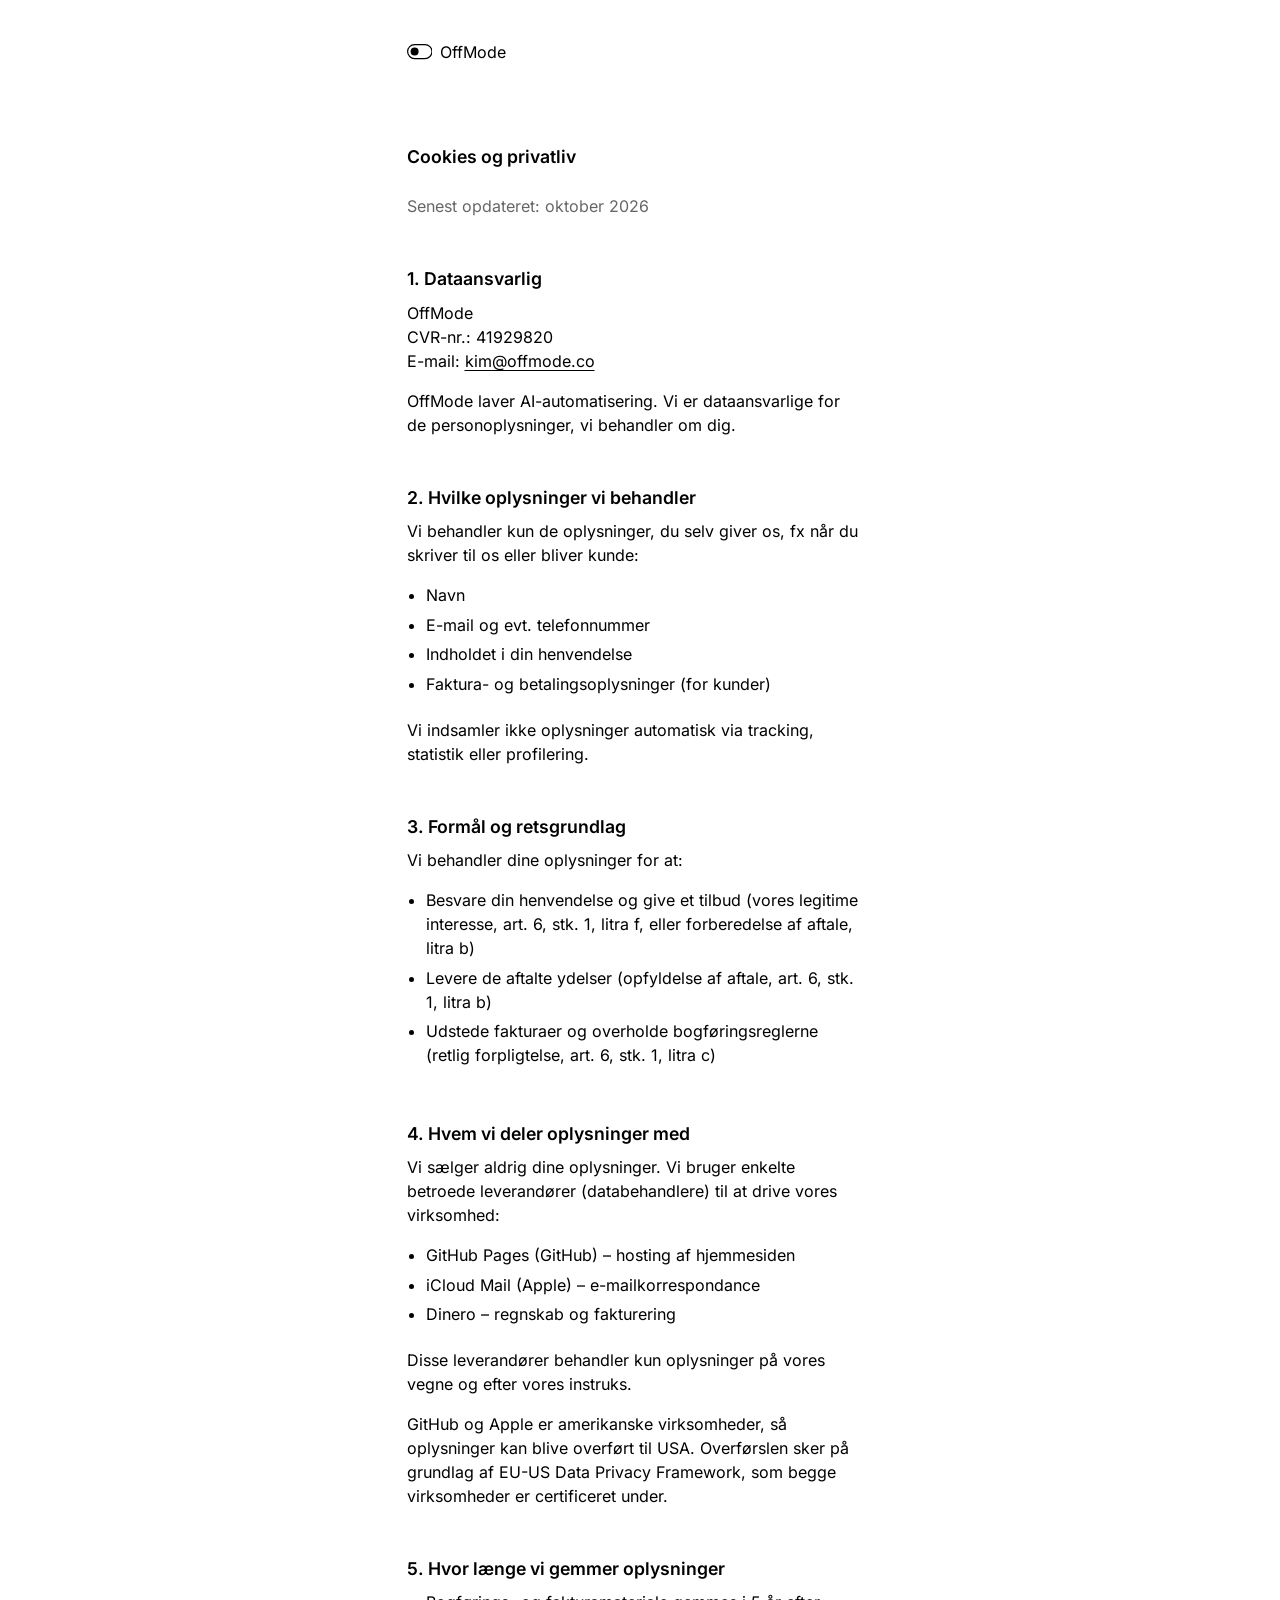
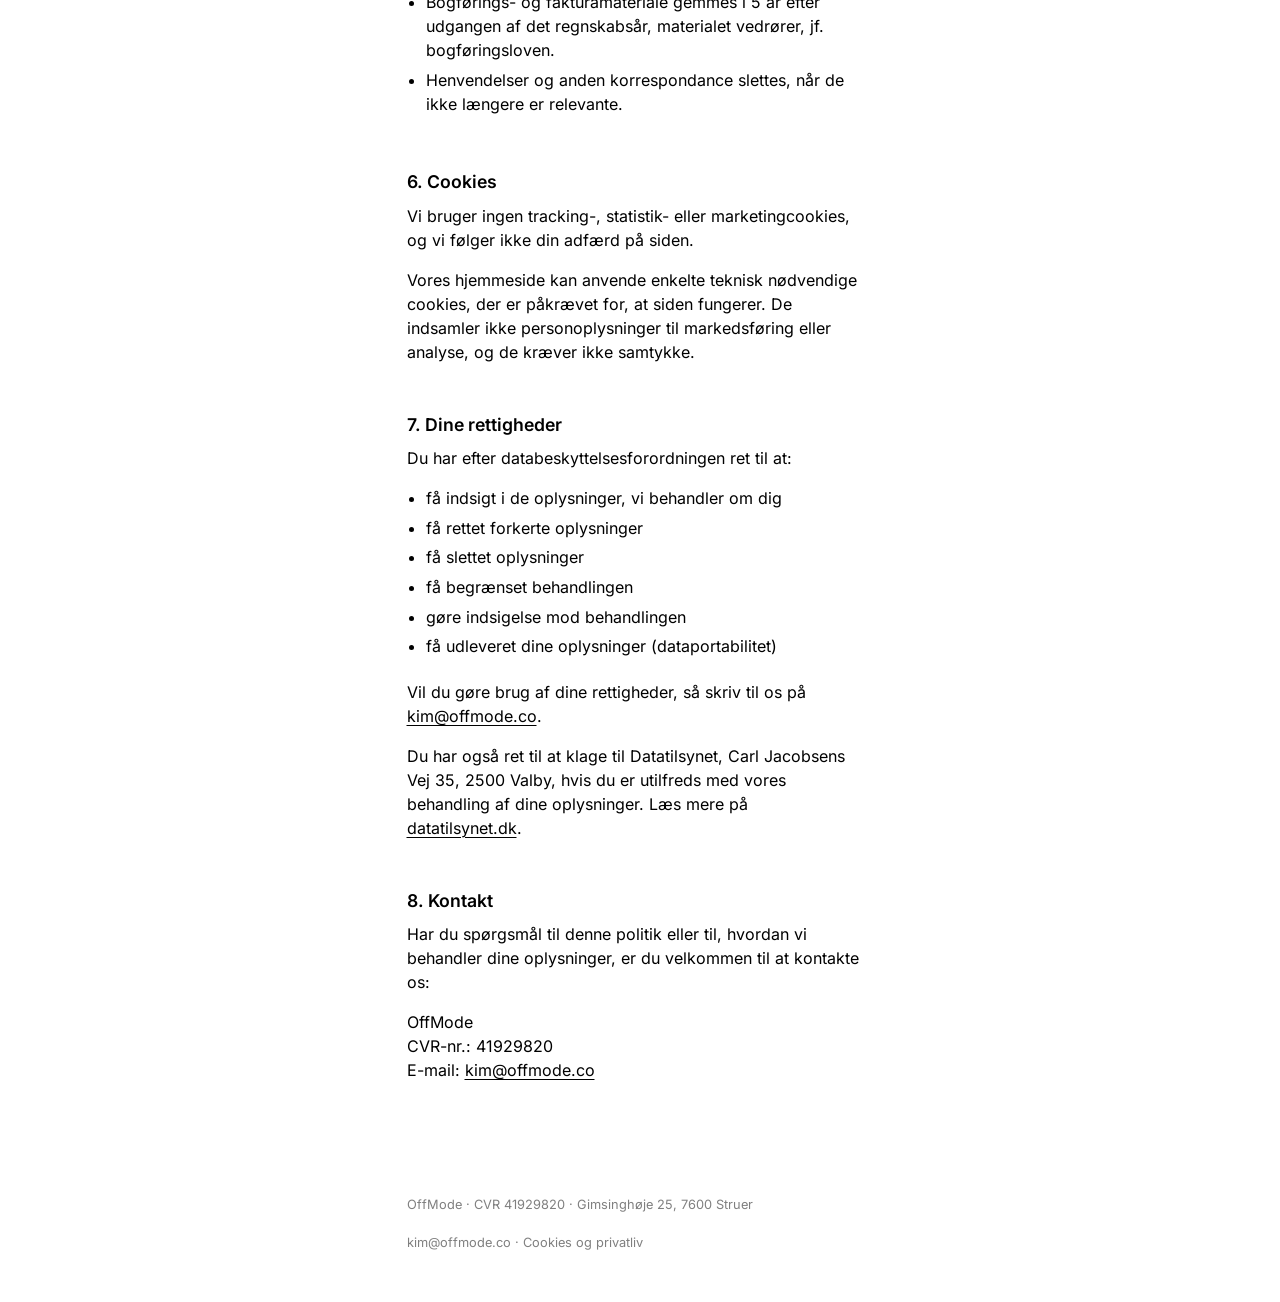
==== privatliv/index.html @ 1ffb2c17 "Reserve scrollbar space so content doesn't shift between pages Co-Authored-By: Claude Opus 5.5 <nore" ====
<!doctype html>
<html lang="da">
<head>
<meta charset="utf-8">
<meta name="viewport" content="width=device-width, initial-scale=1">
<title>Cookies og privatliv – OffMode</title>
<meta name="description" content="Sådan behandler OffMode personoplysninger, og hvordan vi bruger cookies.">
<style>
  @font-face { font-family: Inter; font-style: normal; font-weight: 400; font-display: swap; src: url("../fonts/inter-400.woff2") format("woff2"); }
  @font-face { font-family: Inter; font-style: normal; font-weight: 600; font-display: swap; src: url("../fonts/inter-600.woff2") format("woff2"); }
  :root { --bg: #fff; --fg: #000; }
  * { box-sizing: border-box; }
  html { font-size: 16px; scrollbar-gutter: stable; }
  body {
    margin: 0;
    min-height: 100vh;
    display: flex;
    justify-content: center;
    align-items: flex-start;
    background: var(--bg);
    color: var(--fg);
    font-family: Inter, ui-sans-serif, system-ui, -apple-system, "Helvetica Neue", Arial, sans-serif;
    line-height: 1.5;
    -webkit-font-smoothing: antialiased;
  }
  main {
    width: 100%;
    max-width: 500px;
    min-height: 100vh;
    display: flex;
    flex-direction: column;
    padding: 2.5rem 1.5rem 2rem;
    text-align: left;
  }
  u { text-underline-offset: 3px; }
  h1 { font-size: 1.1rem; font-weight: 600; margin: 0 0 1.5rem; }
  p { margin: 0 0 1.5rem; }
  p:last-of-type { margin-bottom: 3rem; }
  a.cta {
    align-self: flex-start;
    background: var(--fg);
    color: var(--bg);
    text-decoration: none;
    padding: 0.45rem 1rem;
    border-radius: 22px;
  }
  a.cta:hover, a.cta:focus-visible { opacity: 0.8; }
  h2 { font-size: 1.1rem; font-weight: 600; margin: 0 0 1rem; }
  .projects { list-style: none; margin: 0; padding: 0; }
  .projects li { border-bottom: 1px solid color-mix(in srgb, var(--fg) 15%, transparent); }
  .projects a {
    display: flex;
    justify-content: space-between;
    align-items: center;
    padding: 0.9rem 0;
    color: color-mix(in srgb, var(--fg) 60%, transparent);
    text-decoration: none;
  }
  .projects a:hover, .projects a:focus-visible { color: var(--fg); }
  .projects svg { width: 1rem; height: 1rem; fill: none; stroke: currentColor; stroke-width: 1.5; stroke-linecap: round; stroke-linejoin: round; }
  section { margin-top: 4rem; }
  footer { margin-top: auto; padding-top: 6rem; font-size: 0.8rem; line-height: 1.7; color: color-mix(in srgb, var(--fg) 50%, transparent); }
  footer p { margin: 0; }
  footer a { color: inherit; text-decoration: none; }
  footer a:hover, footer a:focus-visible { color: var(--fg); }
  .brand { align-self: flex-start; display: inline-flex; align-items: center; gap: 0.5rem; color: var(--fg); text-decoration: none; font-weight: 400; margin: 0 0 5rem; }
  .brand svg { width: 1.6rem; height: 0.95rem; }
  .legal p { margin: 0 0 1rem; }
  .legal p:last-of-type { margin-bottom: 1rem; }
  .legal h2 { margin: 2rem 0 0.5rem; }
  .legal .meta { color: color-mix(in srgb, var(--fg) 60%, transparent); }
  .legal ul { margin: 0 0 1rem; padding-left: 1.2rem; }
  .legal li { margin: 0 0 0.35rem; }
  .legal p a { color: var(--fg); text-underline-offset: 3px; }
  .legal footer a { color: inherit; text-decoration: none; }
  .legal footer a:hover, .legal footer a:focus-visible { color: var(--fg); }
</style>
</head>
<body>
<main class="legal">
  <a class="brand" href="../"><svg viewBox="0 0 32 19" aria-hidden="true"><rect x="0.75" y="0.75" width="30.5" height="17.5" rx="8.75" fill="none" stroke="currentColor" stroke-width="1.5"/><circle cx="9.5" cy="9.5" r="5" fill="currentColor"/></svg>OffMode</a>
  <h1>Cookies og privatliv</h1>
  <p class="meta">Senest opdateret: oktober 2026</p>

  <h2>1. Dataansvarlig</h2>
  <p>OffMode<br>CVR-nr.: 41929820<br>E-mail: <a href="mailto:kim@offmode.co">kim@offmode.co</a></p>
  <p>OffMode laver AI-automatisering. Vi er dataansvarlige for de personoplysninger, vi behandler om dig.</p>

  <h2>2. Hvilke oplysninger vi behandler</h2>
  <p>Vi behandler kun de oplysninger, du selv giver os, fx når du skriver til os eller bliver kunde:</p>
  <ul>
    <li>Navn</li>
    <li>E-mail og evt. telefonnummer</li>
    <li>Indholdet i din henvendelse</li>
    <li>Faktura- og betalingsoplysninger (for kunder)</li>
  </ul>
  <p>Vi indsamler ikke oplysninger automatisk via tracking, statistik eller profilering.</p>

  <h2>3. Formål og retsgrundlag</h2>
  <p>Vi behandler dine oplysninger for at:</p>
  <ul>
    <li>Besvare din henvendelse og give et tilbud (vores legitime interesse, art. 6, stk. 1, litra f, eller forberedelse af aftale, litra b)</li>
    <li>Levere de aftalte ydelser (opfyldelse af aftale, art. 6, stk. 1, litra b)</li>
    <li>Udstede fakturaer og overholde bogføringsreglerne (retlig forpligtelse, art. 6, stk. 1, litra c)</li>
  </ul>

  <h2>4. Hvem vi deler oplysninger med</h2>
  <p>Vi sælger aldrig dine oplysninger. Vi bruger enkelte betroede leverandører (databehandlere) til at drive vores virksomhed:</p>
  <ul>
    <li>GitHub Pages (GitHub) – hosting af hjemmesiden</li>
    <li>iCloud Mail (Apple) – e-mailkorrespondance</li>
    <li>Dinero – regnskab og fakturering</li>
  </ul>
  <p>Disse leverandører behandler kun oplysninger på vores vegne og efter vores instruks.</p>
  <p>GitHub og Apple er amerikanske virksomheder, så oplysninger kan blive overført til USA. Overførslen sker på grundlag af EU-US Data Privacy Framework, som begge virksomheder er certificeret under.</p>

  <h2>5. Hvor længe vi gemmer oplysninger</h2>
  <ul>
    <li>Bogførings- og fakturamateriale gemmes i 5 år efter udgangen af det regnskabsår, materialet vedrører, jf. bogføringsloven.</li>
    <li>Henvendelser og anden korrespondance slettes, når de ikke længere er relevante.</li>
  </ul>

  <h2>6. Cookies</h2>
  <p>Vi bruger ingen tracking-, statistik- eller marketingcookies, og vi følger ikke din adfærd på siden.</p>
  <p>Vores hjemmeside kan anvende enkelte teknisk nødvendige cookies, der er påkrævet for, at siden fungerer. De indsamler ikke personoplysninger til markedsføring eller analyse, og de kræver ikke samtykke.</p>

  <h2>7. Dine rettigheder</h2>
  <p>Du har efter databeskyttelsesforordningen ret til at:</p>
  <ul>
    <li>få indsigt i de oplysninger, vi behandler om dig</li>
    <li>få rettet forkerte oplysninger</li>
    <li>få slettet oplysninger</li>
    <li>få begrænset behandlingen</li>
    <li>gøre indsigelse mod behandlingen</li>
    <li>få udleveret dine oplysninger (dataportabilitet)</li>
  </ul>
  <p>Vil du gøre brug af dine rettigheder, så skriv til os på <a href="mailto:kim@offmode.co">kim@offmode.co</a>.</p>
  <p>Du har også ret til at klage til Datatilsynet, Carl Jacobsens Vej 35, 2500 Valby, hvis du er utilfreds med vores behandling af dine oplysninger. Læs mere på <a href="https://www.datatilsynet.dk">datatilsynet.dk</a>.</p>

  <h2>8. Kontakt</h2>
  <p>Har du spørgsmål til denne politik eller til, hvordan vi behandler dine oplysninger, er du velkommen til at kontakte os:</p>
  <p>OffMode<br>CVR-nr.: 41929820<br>E-mail: <a href="mailto:kim@offmode.co">kim@offmode.co</a></p>

  <footer>
    <p>OffMode · CVR 41929820 · Gimsinghøje 25, 7600 Struer</p>
    <p><a href="mailto:kim@offmode.co">kim@offmode.co</a> · <a href="./">Cookies og privatliv</a></p>
  </footer>
</main>
</body>
</html>
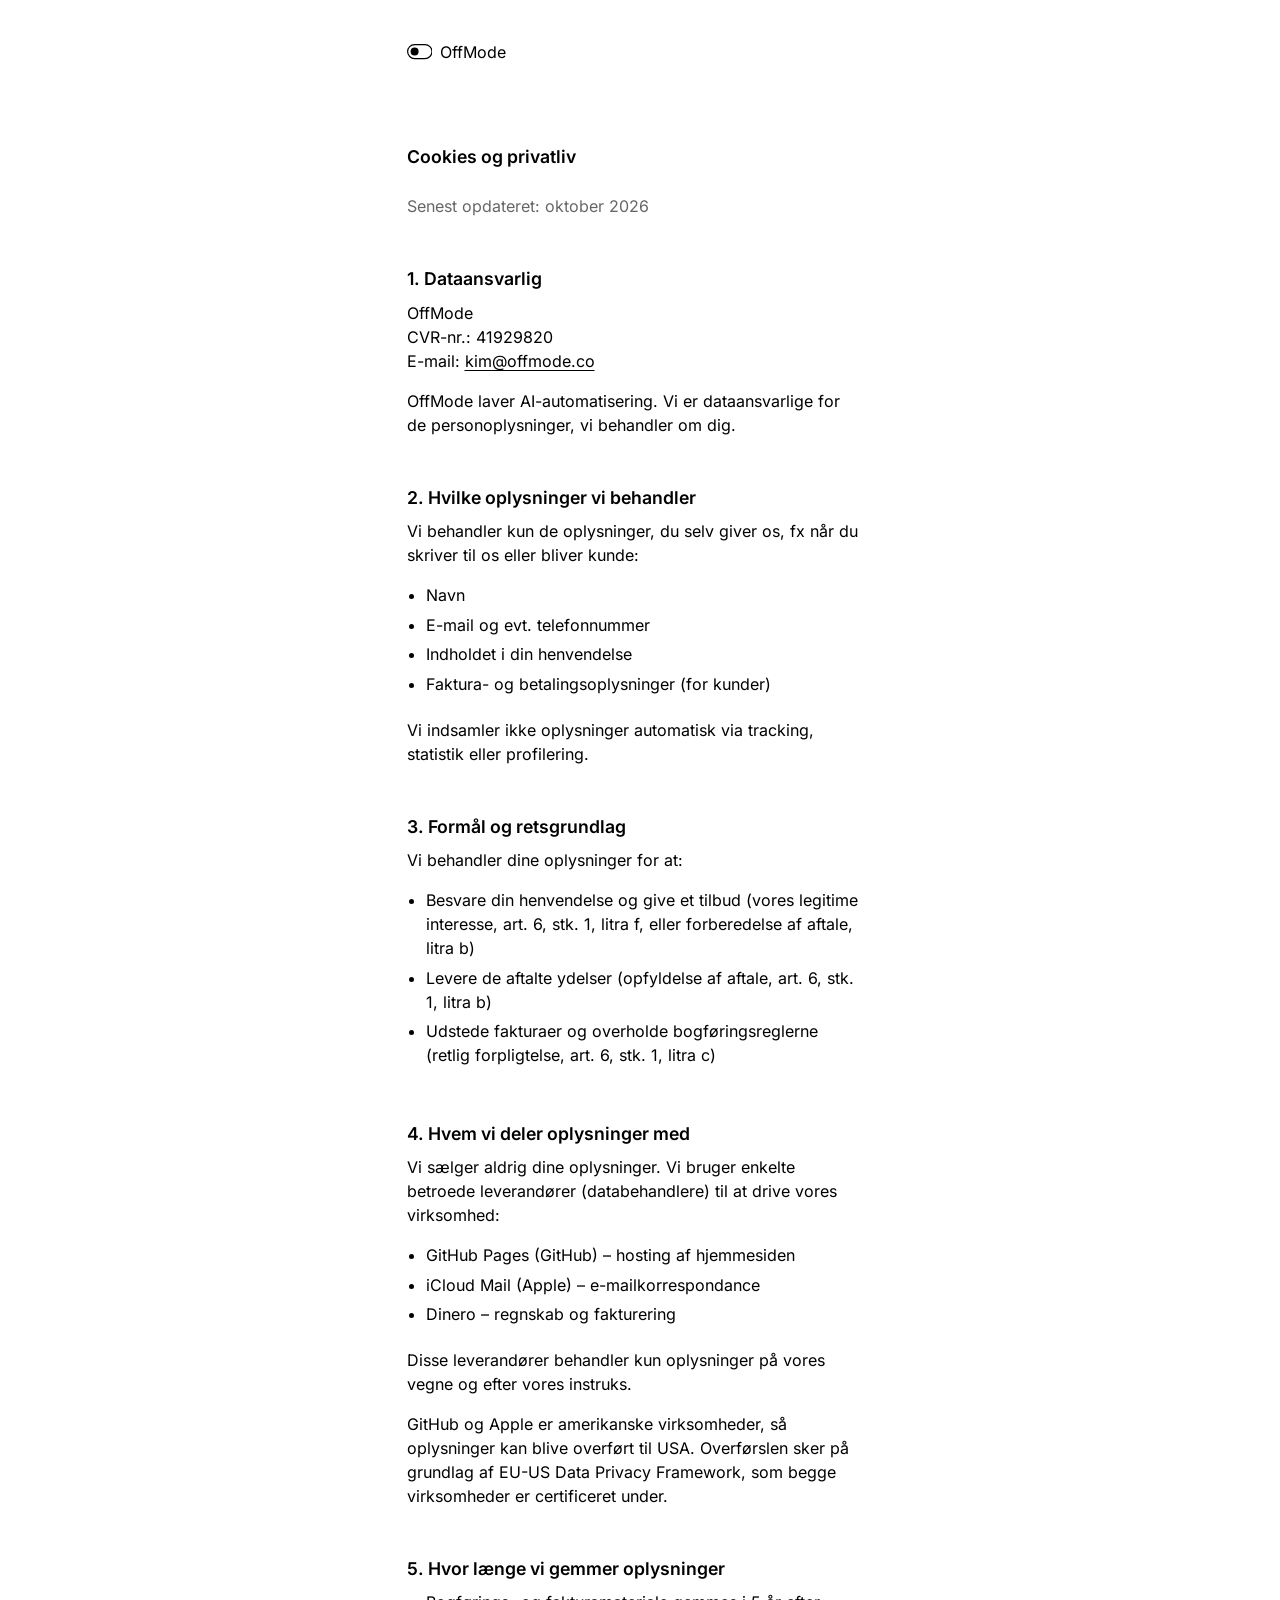
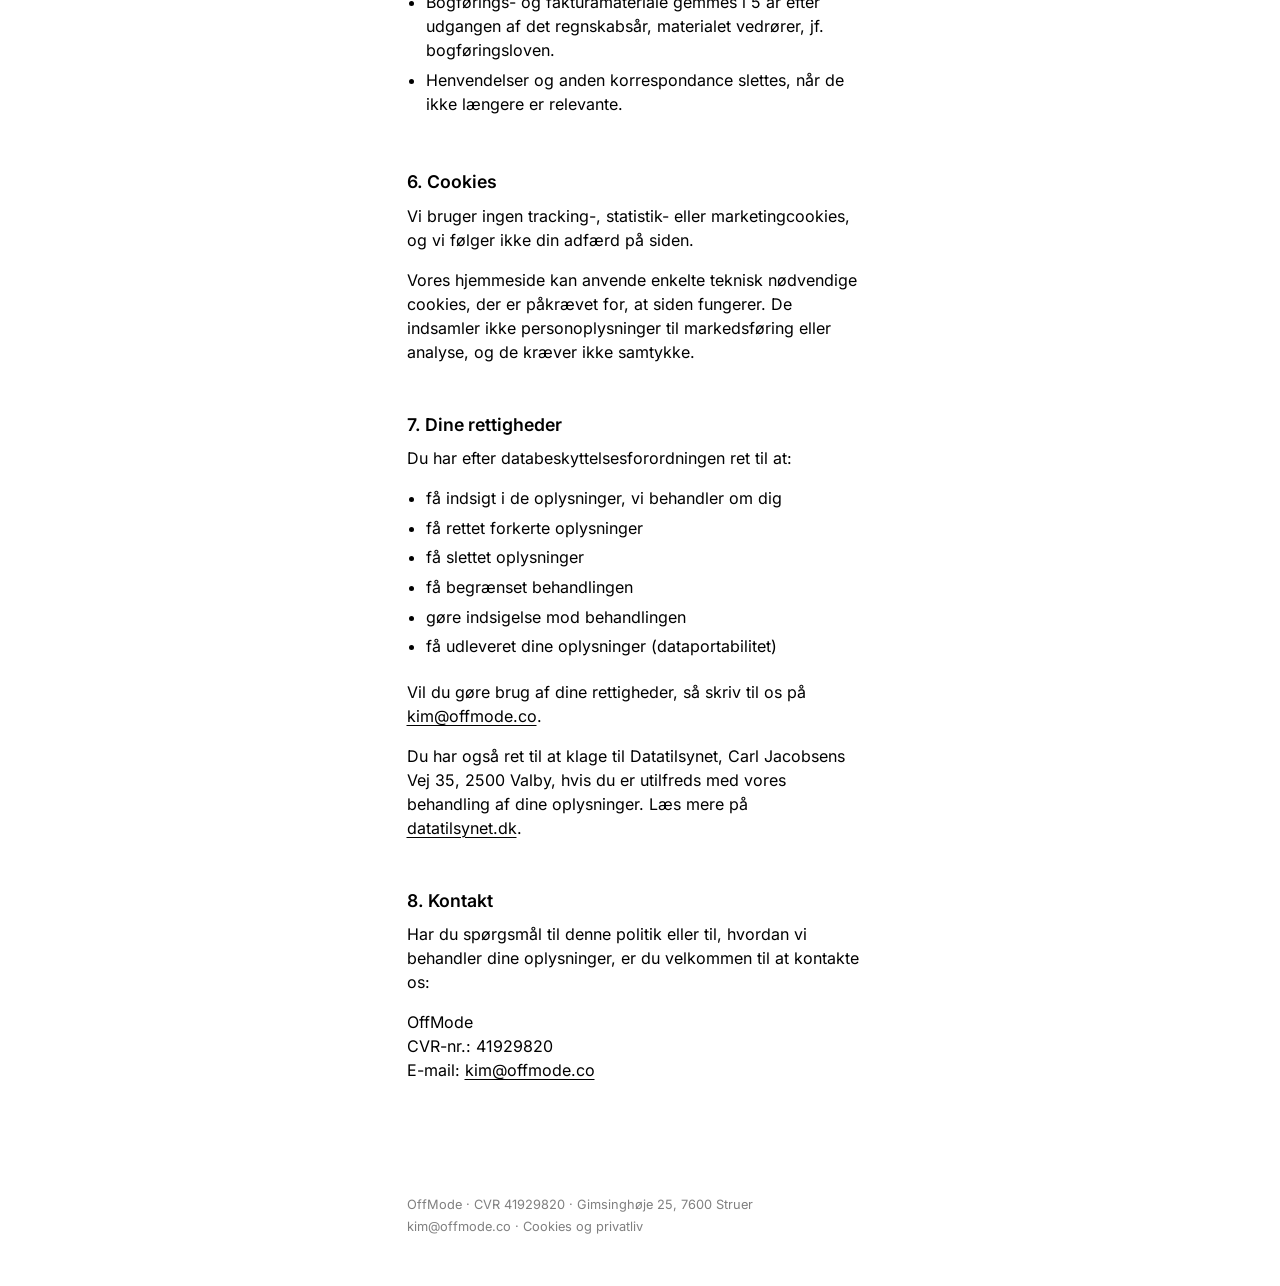
==== commit 25a7e27c: "Fix footer line spacing on privacy page Co-Authored-By: Claude Opus 5.5 <noreply@anthropic.com> Clau" ====
--- a/privatliv/index.html
+++ b/privatliv/index.html
@@ -72,6 +72,7 @@
   .legal ul { margin: 0 0 1rem; padding-left: 1.2rem; }
   .legal li { margin: 0 0 0.35rem; }
   .legal p a { color: var(--fg); text-underline-offset: 3px; }
+  .legal footer p { margin: 0; }
   .legal footer a { color: inherit; text-decoration: none; }
   .legal footer a:hover, .legal footer a:focus-visible { color: var(--fg); }
 </style>
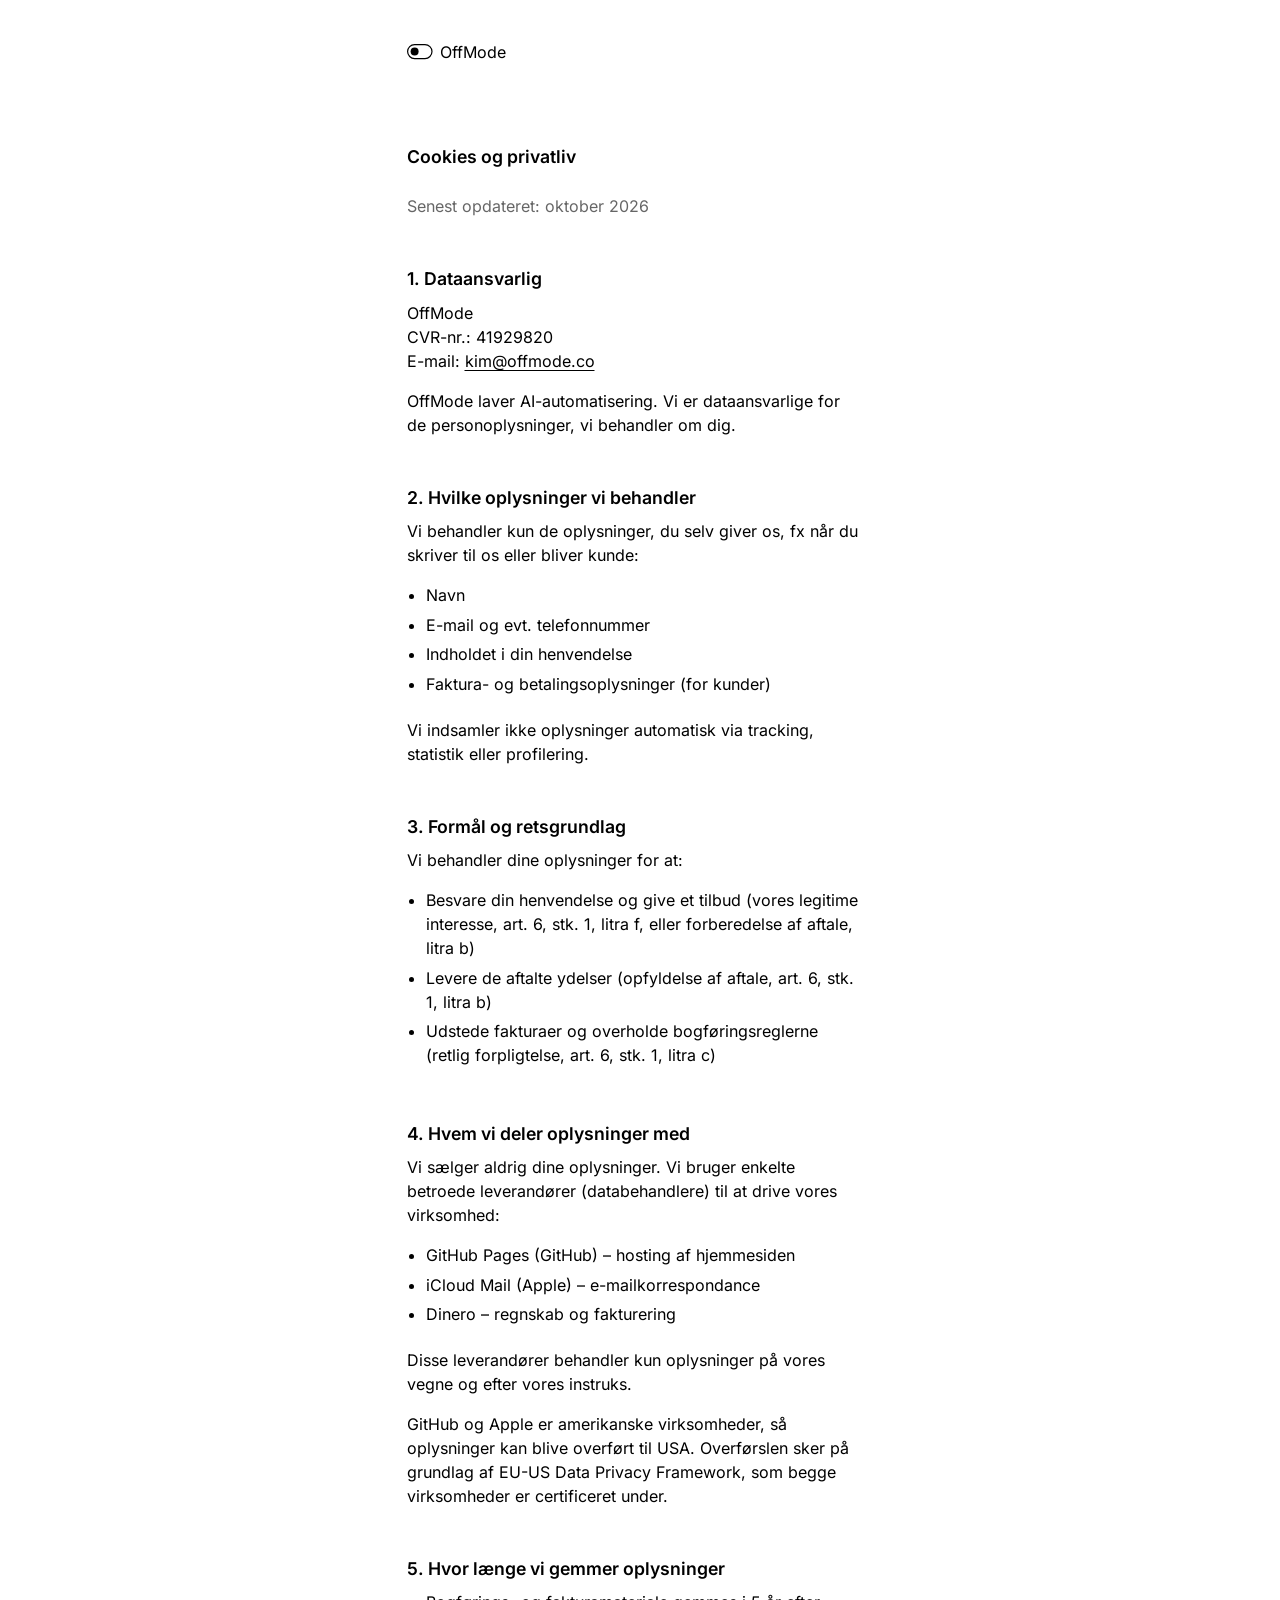
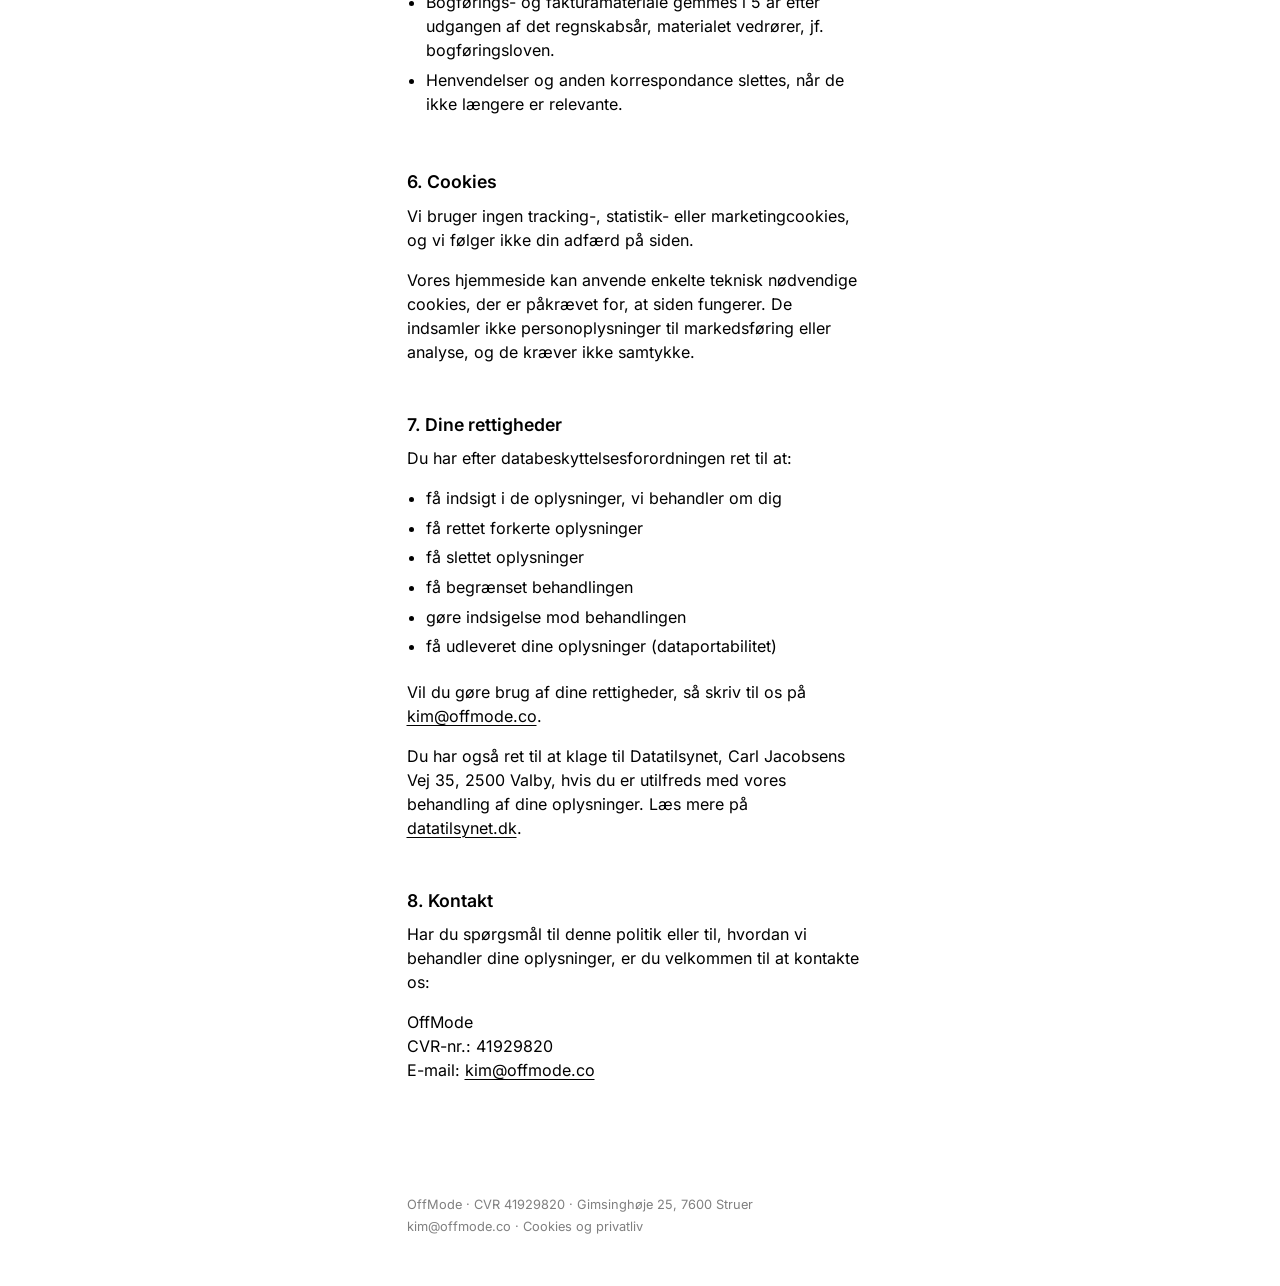
==== commit 4b9040ec: "Prevent wordmark icon from clipping Co-Authored-By: Claude Opus 5.5 <noreply@anthropic.com> Claude-S" ====
--- a/privatliv/index.html
+++ b/privatliv/index.html
@@ -64,7 +64,7 @@
   footer a { color: inherit; text-decoration: none; }
   footer a:hover, footer a:focus-visible { color: var(--fg); }
   .brand { align-self: flex-start; display: inline-flex; align-items: center; gap: 0.5rem; color: var(--fg); text-decoration: none; font-weight: 400; margin: 0 0 5rem; }
-  .brand svg { width: 1.6rem; height: 0.95rem; }
+  .brand svg { width: 1.6rem; height: 0.95rem; flex-shrink: 0; overflow: visible; }
   .legal p { margin: 0 0 1rem; }
   .legal p:last-of-type { margin-bottom: 1rem; }
   .legal h2 { margin: 2rem 0 0.5rem; }
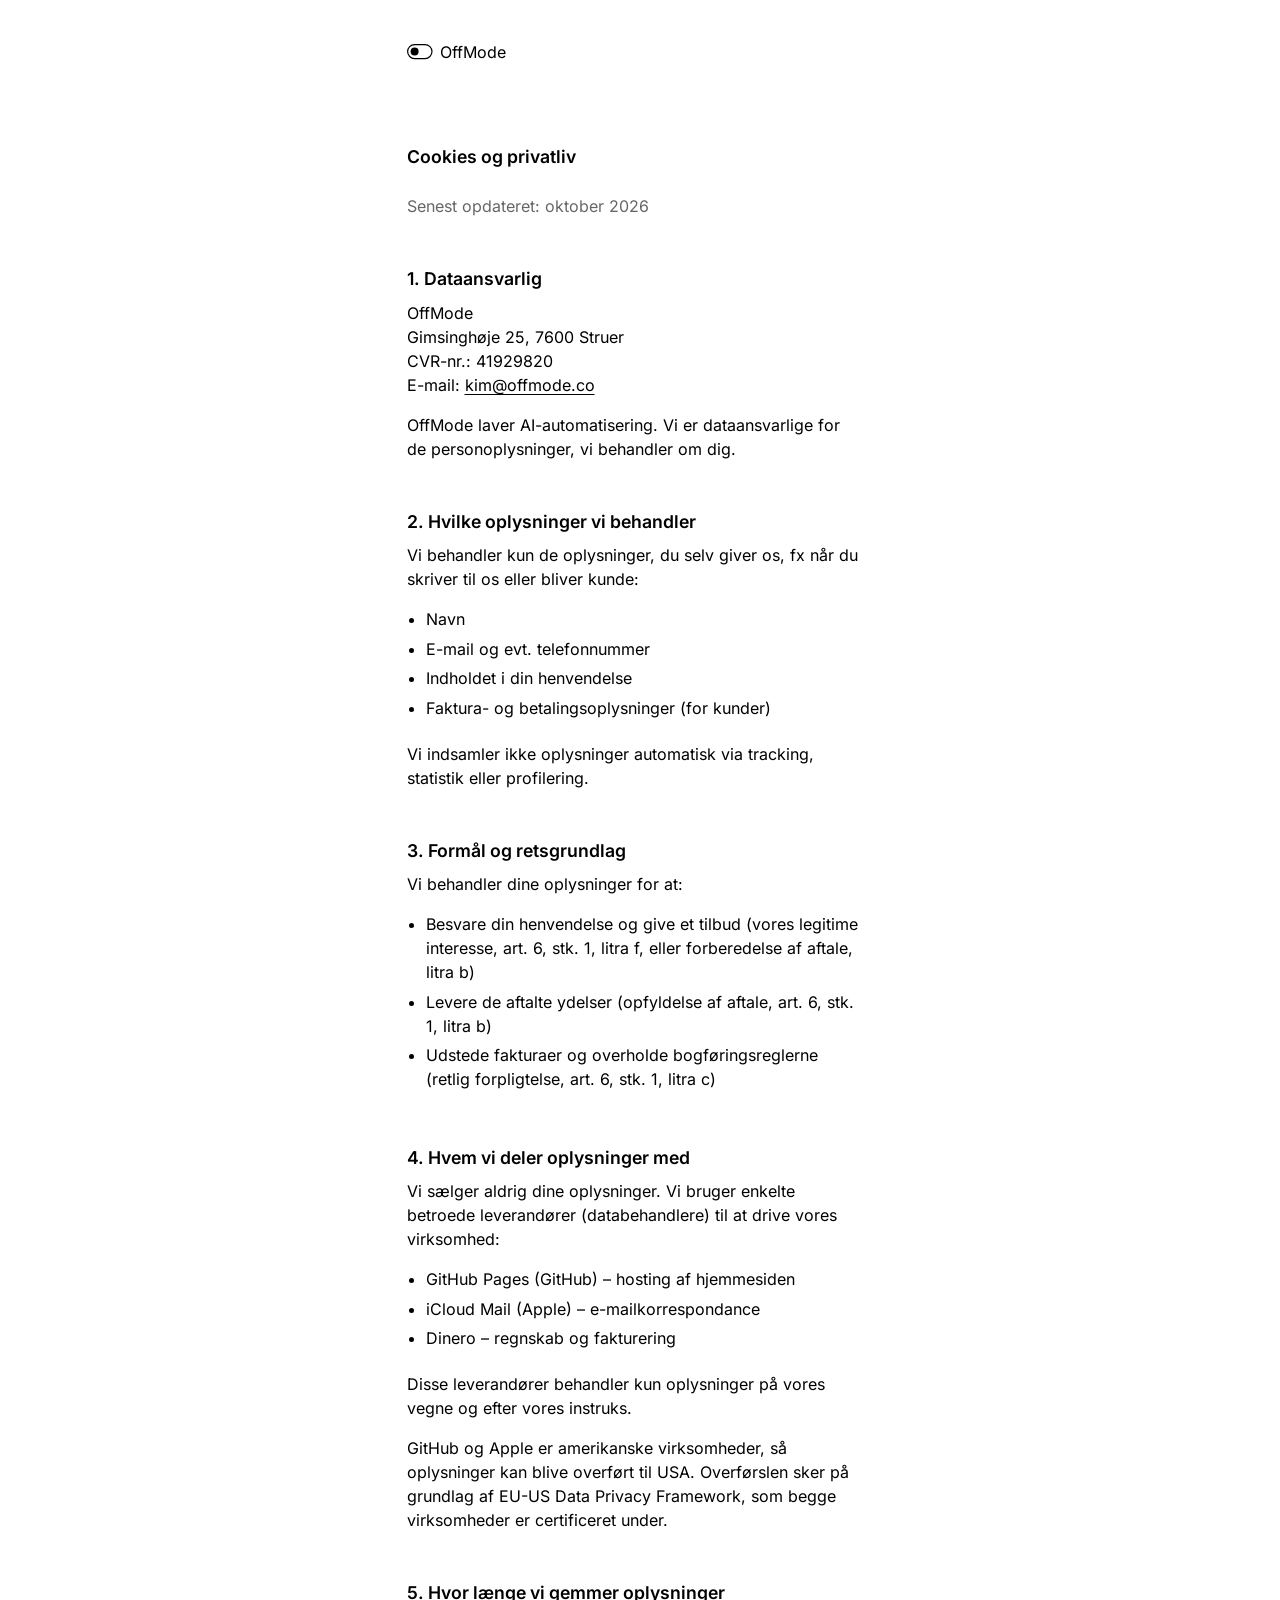
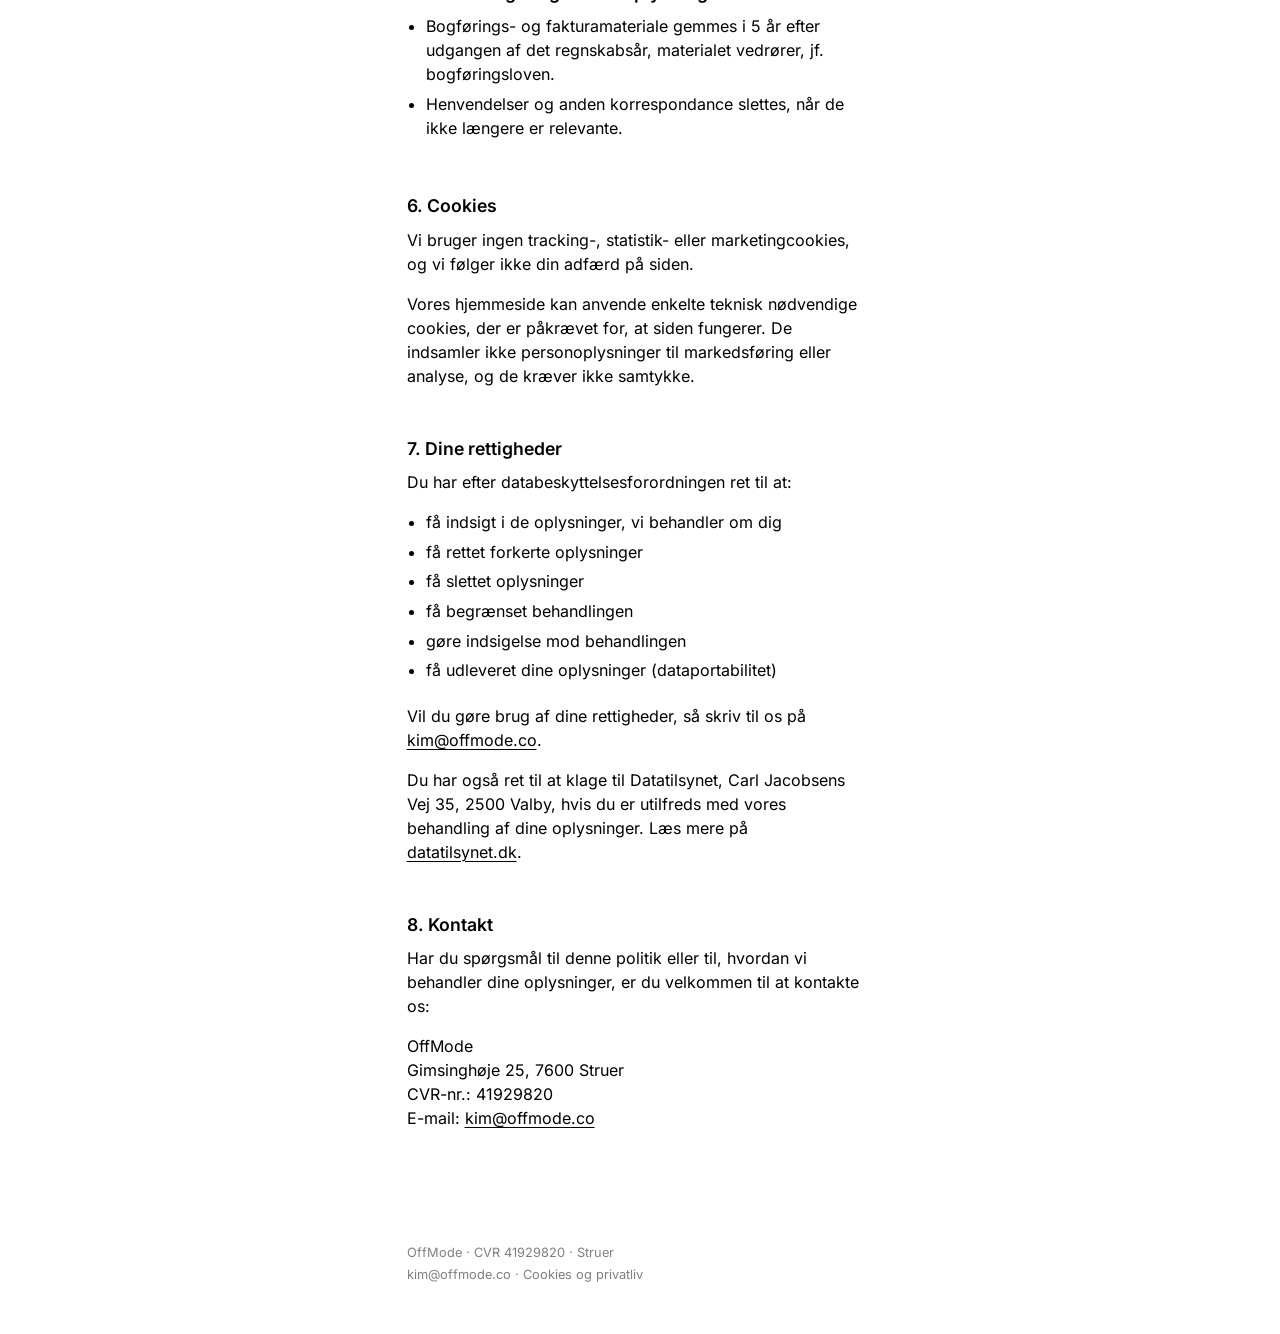
==== commit 831a7748: "Move street address from footer to privacy page Co-Authored-By: Claude Opus 5.5 <noreply@anthropic.c" ====
--- a/privatliv/index.html
+++ b/privatliv/index.html
@@ -84,7 +84,7 @@
   <p class="meta">Senest opdateret: oktober 2026</p>
 
   <h2>1. Dataansvarlig</h2>
-  <p>OffMode<br>CVR-nr.: 41929820<br>E-mail: <a href="mailto:kim@offmode.co">kim@offmode.co</a></p>
+  <p>OffMode<br>Gimsinghøje 25, 7600 Struer<br>CVR-nr.: 41929820<br>E-mail: <a href="mailto:kim@offmode.co">kim@offmode.co</a></p>
   <p>OffMode laver AI-automatisering. Vi er dataansvarlige for de personoplysninger, vi behandler om dig.</p>
 
   <h2>2. Hvilke oplysninger vi behandler</h2>
@@ -140,10 +140,10 @@
 
   <h2>8. Kontakt</h2>
   <p>Har du spørgsmål til denne politik eller til, hvordan vi behandler dine oplysninger, er du velkommen til at kontakte os:</p>
-  <p>OffMode<br>CVR-nr.: 41929820<br>E-mail: <a href="mailto:kim@offmode.co">kim@offmode.co</a></p>
+  <p>OffMode<br>Gimsinghøje 25, 7600 Struer<br>CVR-nr.: 41929820<br>E-mail: <a href="mailto:kim@offmode.co">kim@offmode.co</a></p>
 
   <footer>
-    <p>OffMode · CVR 41929820 · Gimsinghøje 25, 7600 Struer</p>
+    <p>OffMode · CVR 41929820 · Struer</p>
     <p><a href="mailto:kim@offmode.co">kim@offmode.co</a> · <a href="./">Cookies og privatliv</a></p>
   </footer>
 </main>
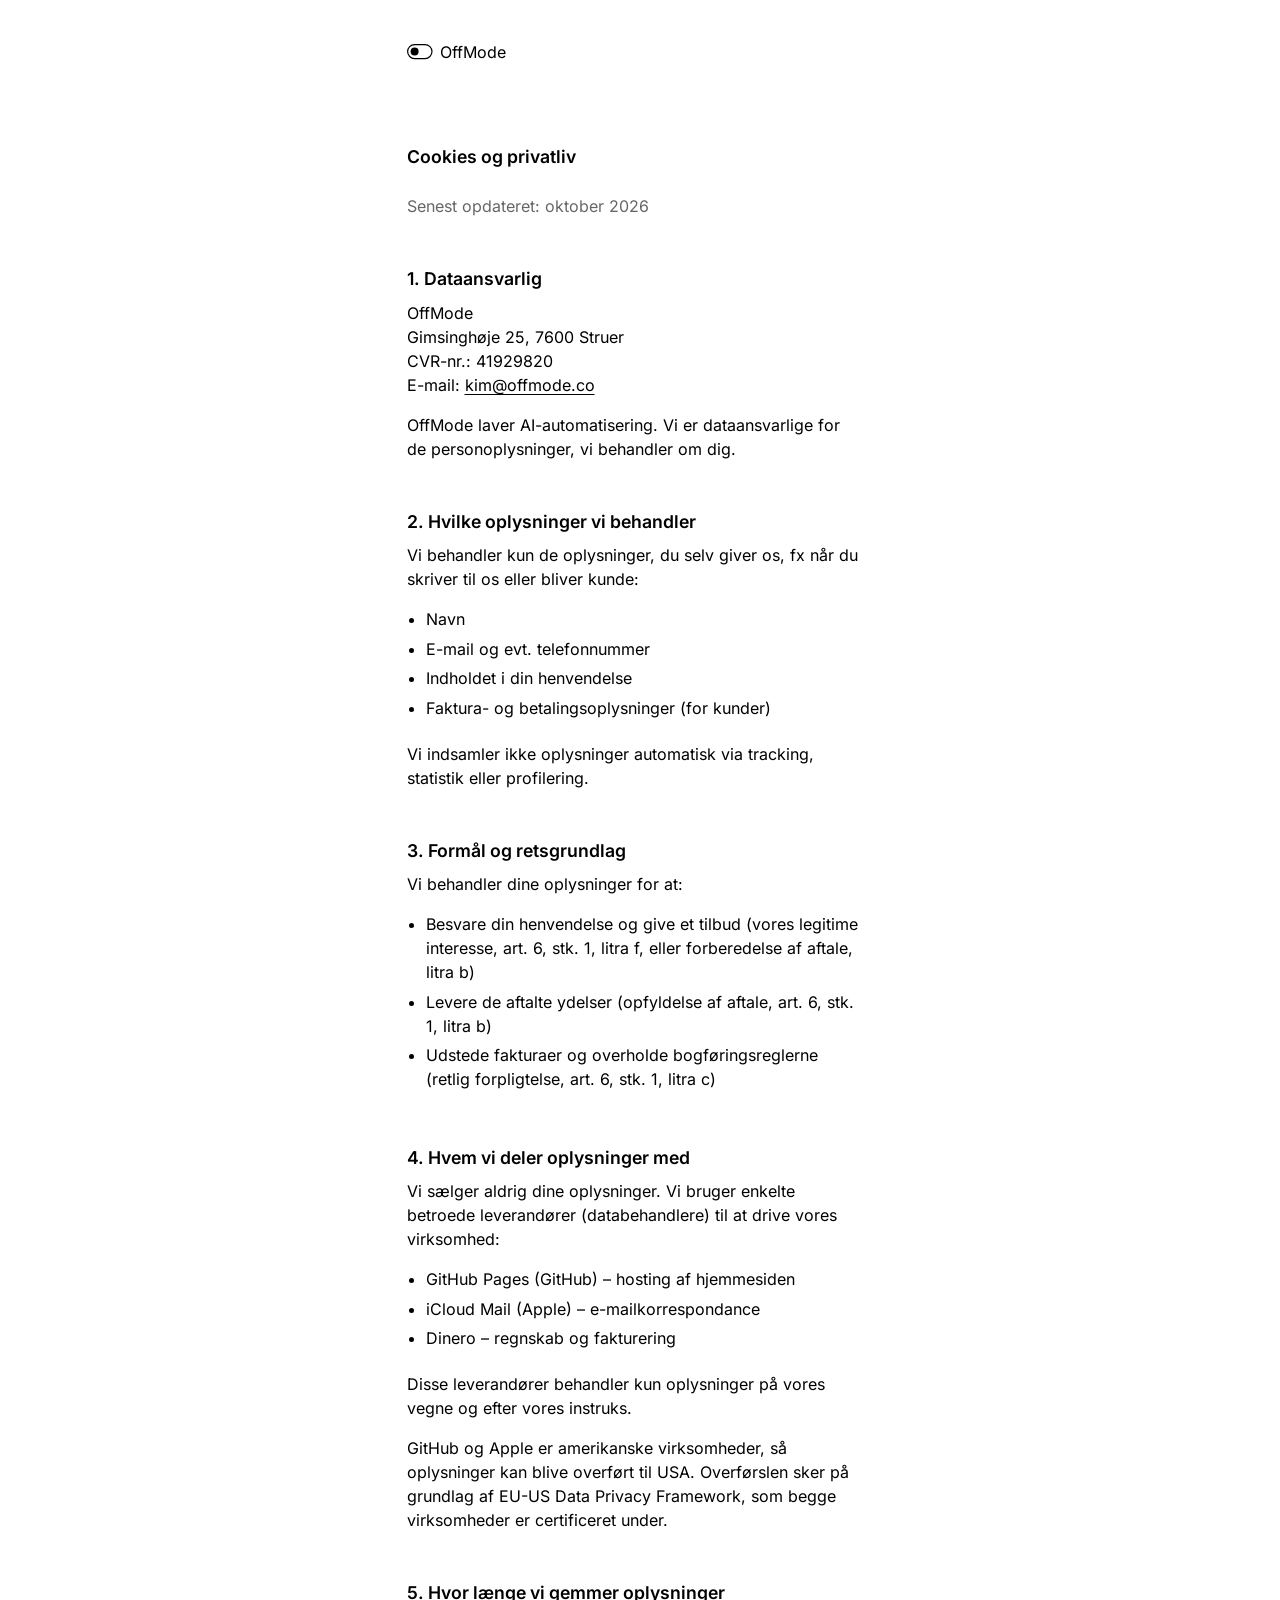
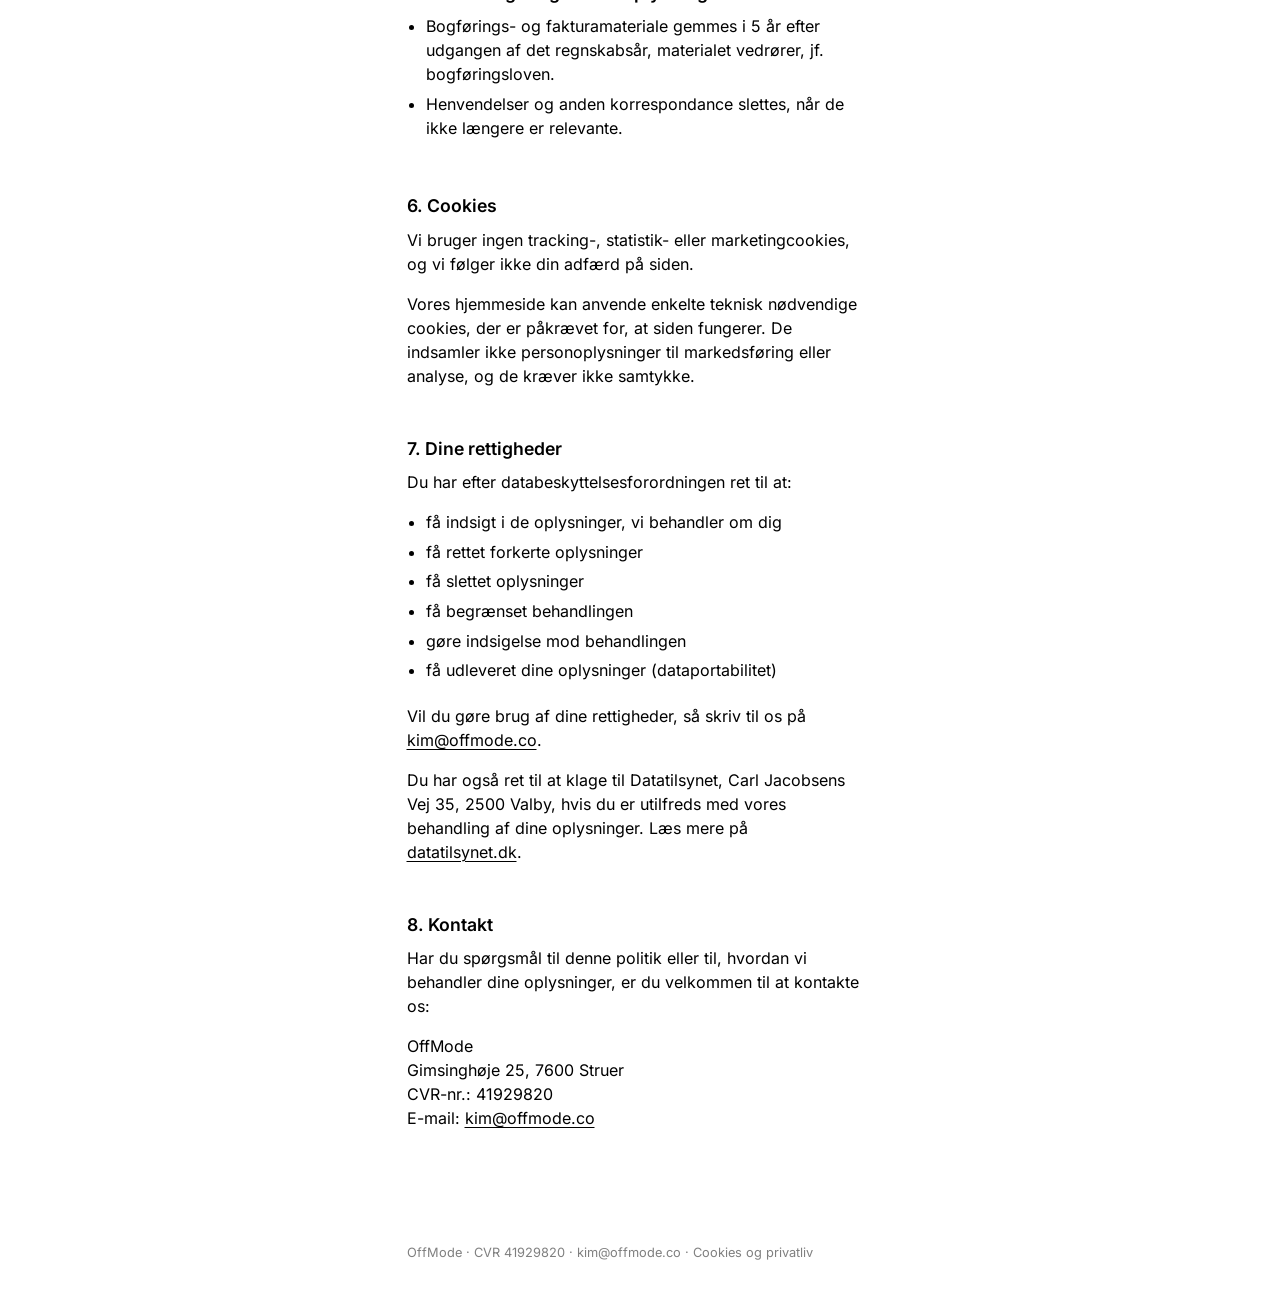
==== commit 3688ae30: "One-line footer without address Co-Authored-By: Claude Opus 5.5 <noreply@anthropic.com> Claude-Sessi" ====
--- a/privatliv/index.html
+++ b/privatliv/index.html
@@ -61,6 +61,7 @@
   section { margin-top: 4rem; }
   footer { margin-top: auto; padding-top: 6rem; font-size: 0.8rem; line-height: 1.7; color: color-mix(in srgb, var(--fg) 50%, transparent); }
   footer p { margin: 0; }
+  footer span, footer a { white-space: nowrap; }
   footer a { color: inherit; text-decoration: none; }
   footer a:hover, footer a:focus-visible { color: var(--fg); }
   .brand { align-self: flex-start; display: inline-flex; align-items: center; gap: 0.5rem; color: var(--fg); text-decoration: none; font-weight: 400; margin: 0 0 5rem; }
@@ -143,8 +144,7 @@
   <p>OffMode<br>Gimsinghøje 25, 7600 Struer<br>CVR-nr.: 41929820<br>E-mail: <a href="mailto:kim@offmode.co">kim@offmode.co</a></p>
 
   <footer>
-    <p>OffMode · CVR 41929820 · Struer</p>
-    <p><a href="mailto:kim@offmode.co">kim@offmode.co</a> · <a href="./">Cookies og privatliv</a></p>
+    <p><span>OffMode · CVR 41929820</span> · <a href="mailto:kim@offmode.co">kim@offmode.co</a> · <a href="./">Cookies og privatliv</a></p>
   </footer>
 </main>
 </body>
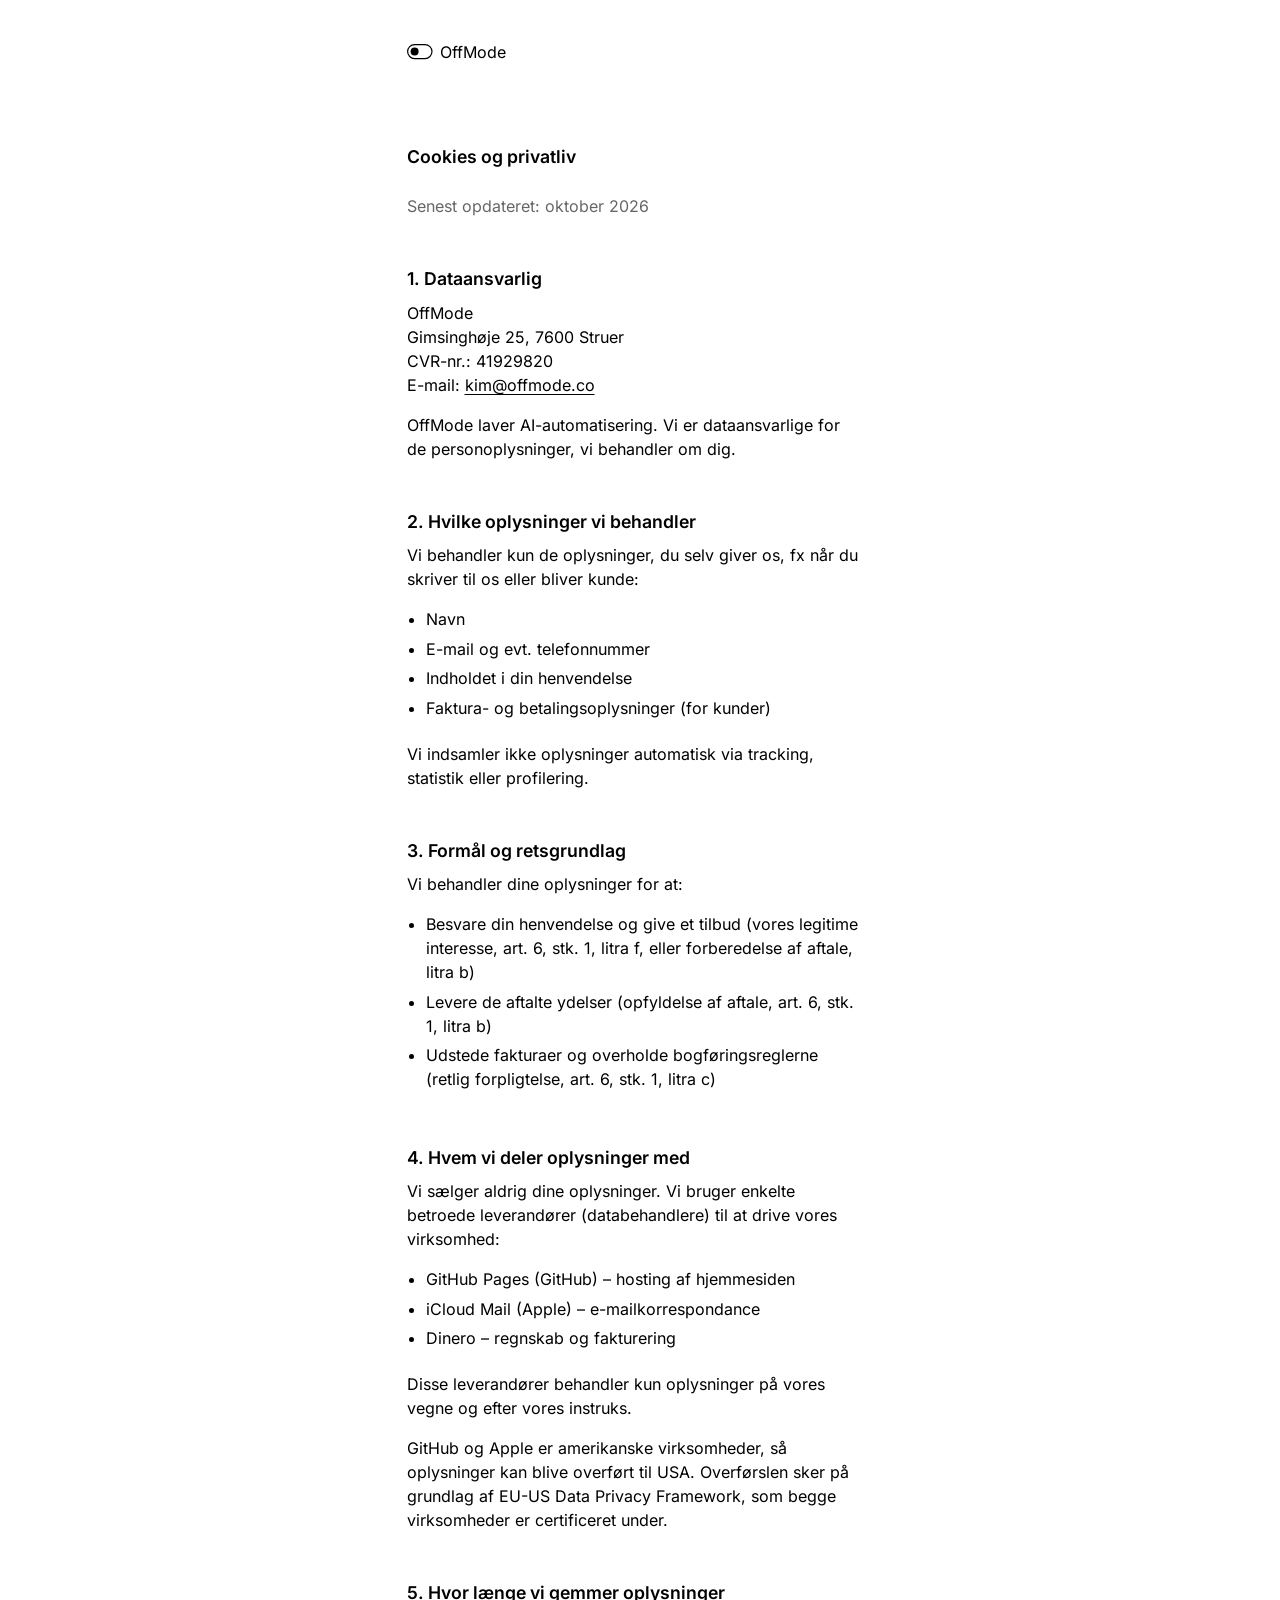
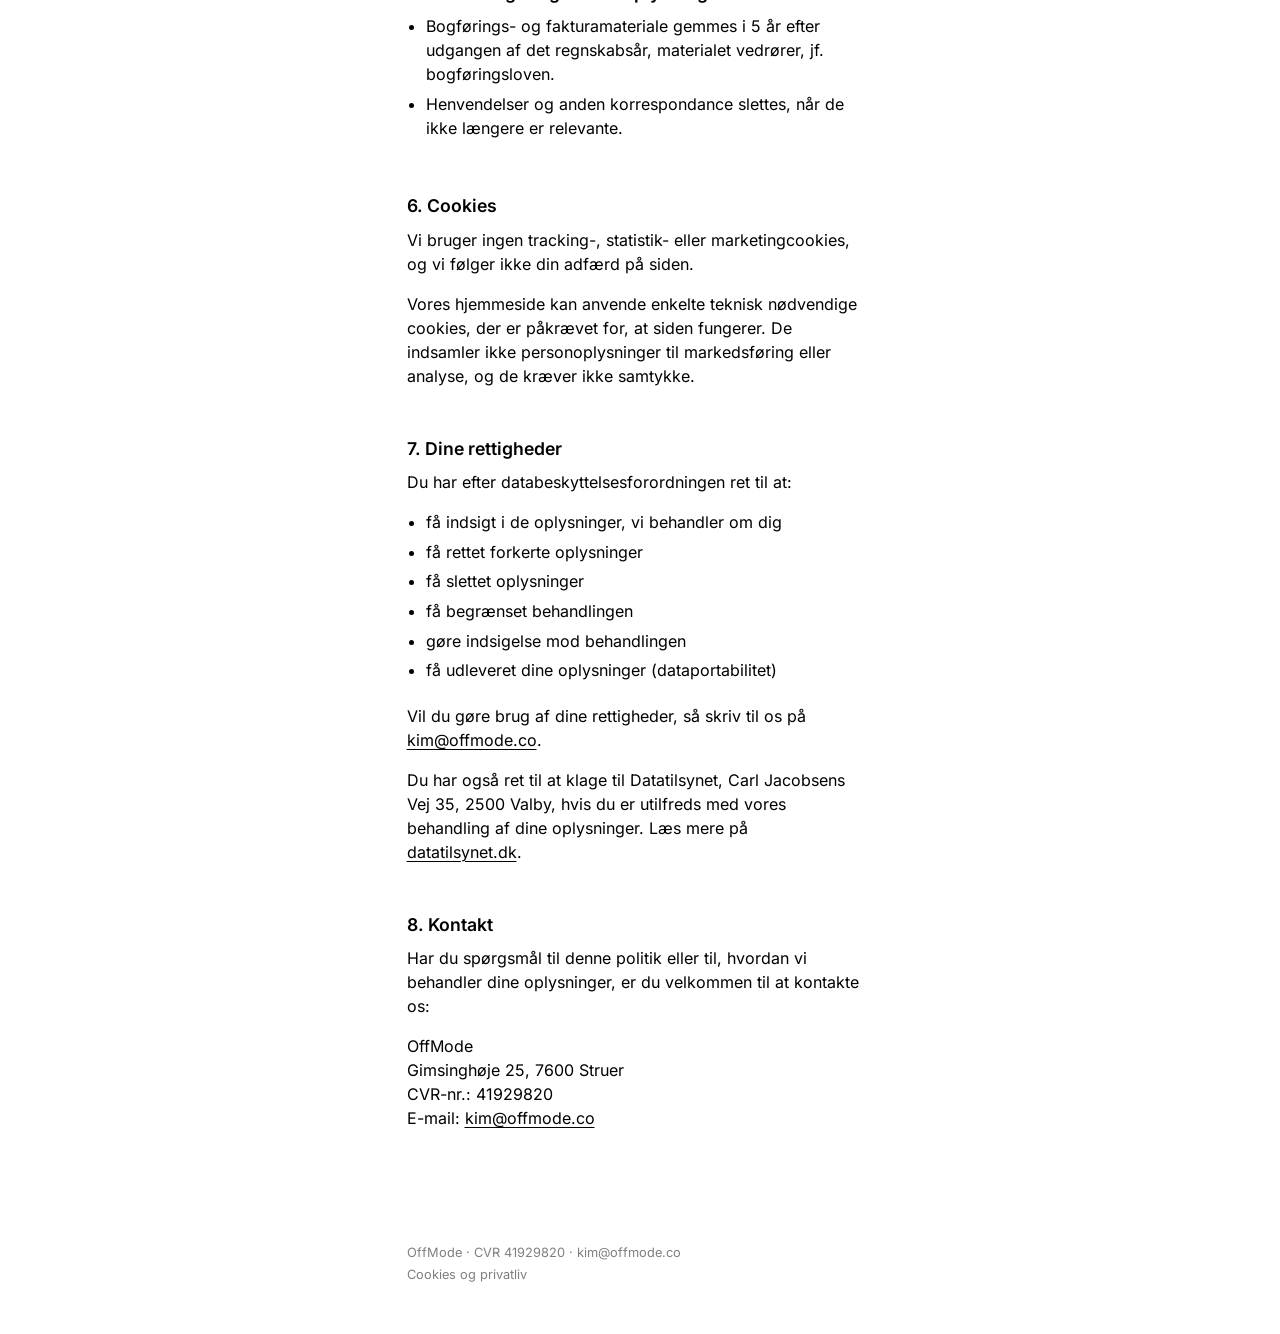
==== commit d5fd4c00: "Put privacy link on its own footer line Co-Authored-By: Claude Opus 5.5 <noreply@anthropic.com> Clau" ====
--- a/privatliv/index.html
+++ b/privatliv/index.html
@@ -144,7 +144,8 @@
   <p>OffMode<br>Gimsinghøje 25, 7600 Struer<br>CVR-nr.: 41929820<br>E-mail: <a href="mailto:kim@offmode.co">kim@offmode.co</a></p>
 
   <footer>
-    <p><span>OffMode · CVR 41929820</span> · <a href="mailto:kim@offmode.co">kim@offmode.co</a> · <a href="./">Cookies og privatliv</a></p>
+    <p><span>OffMode · CVR 41929820</span> · <a href="mailto:kim@offmode.co">kim@offmode.co</a></p>
+    <p><a href="./">Cookies og privatliv</a></p>
   </footer>
 </main>
 </body>
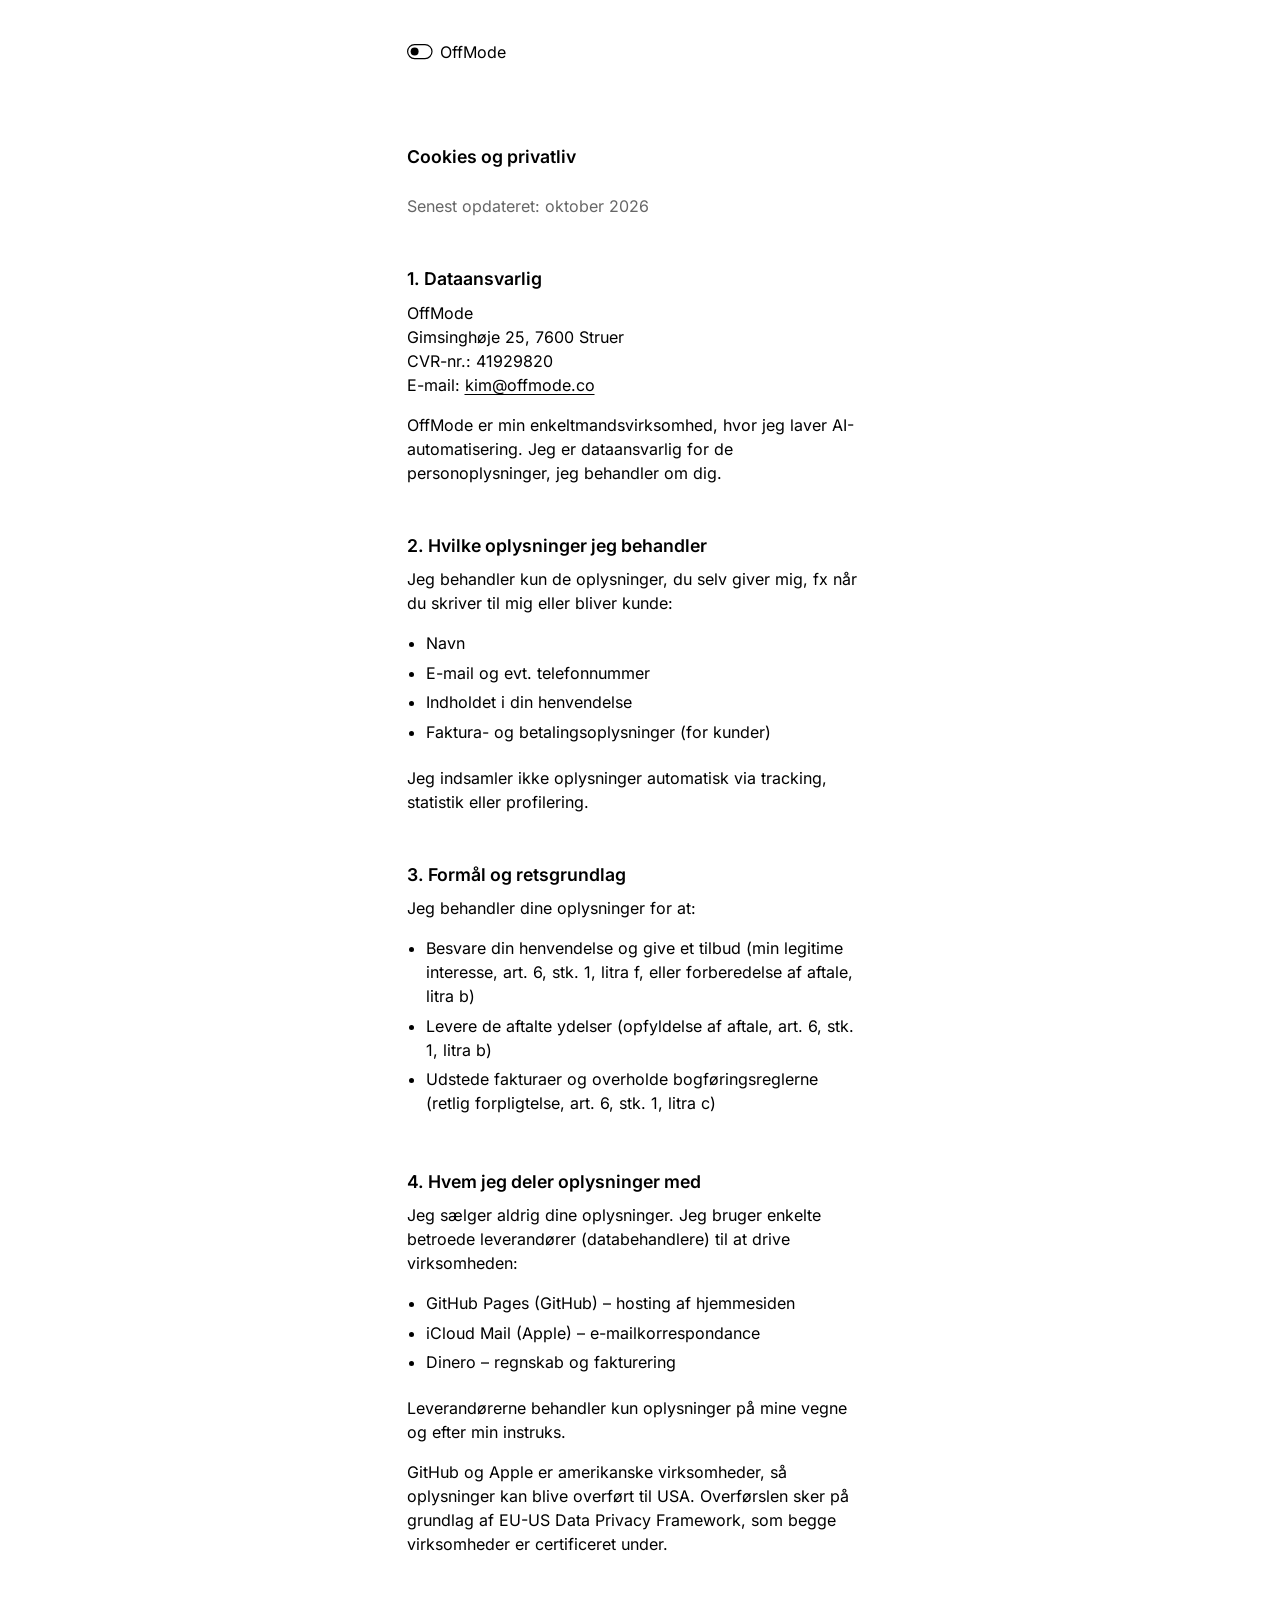
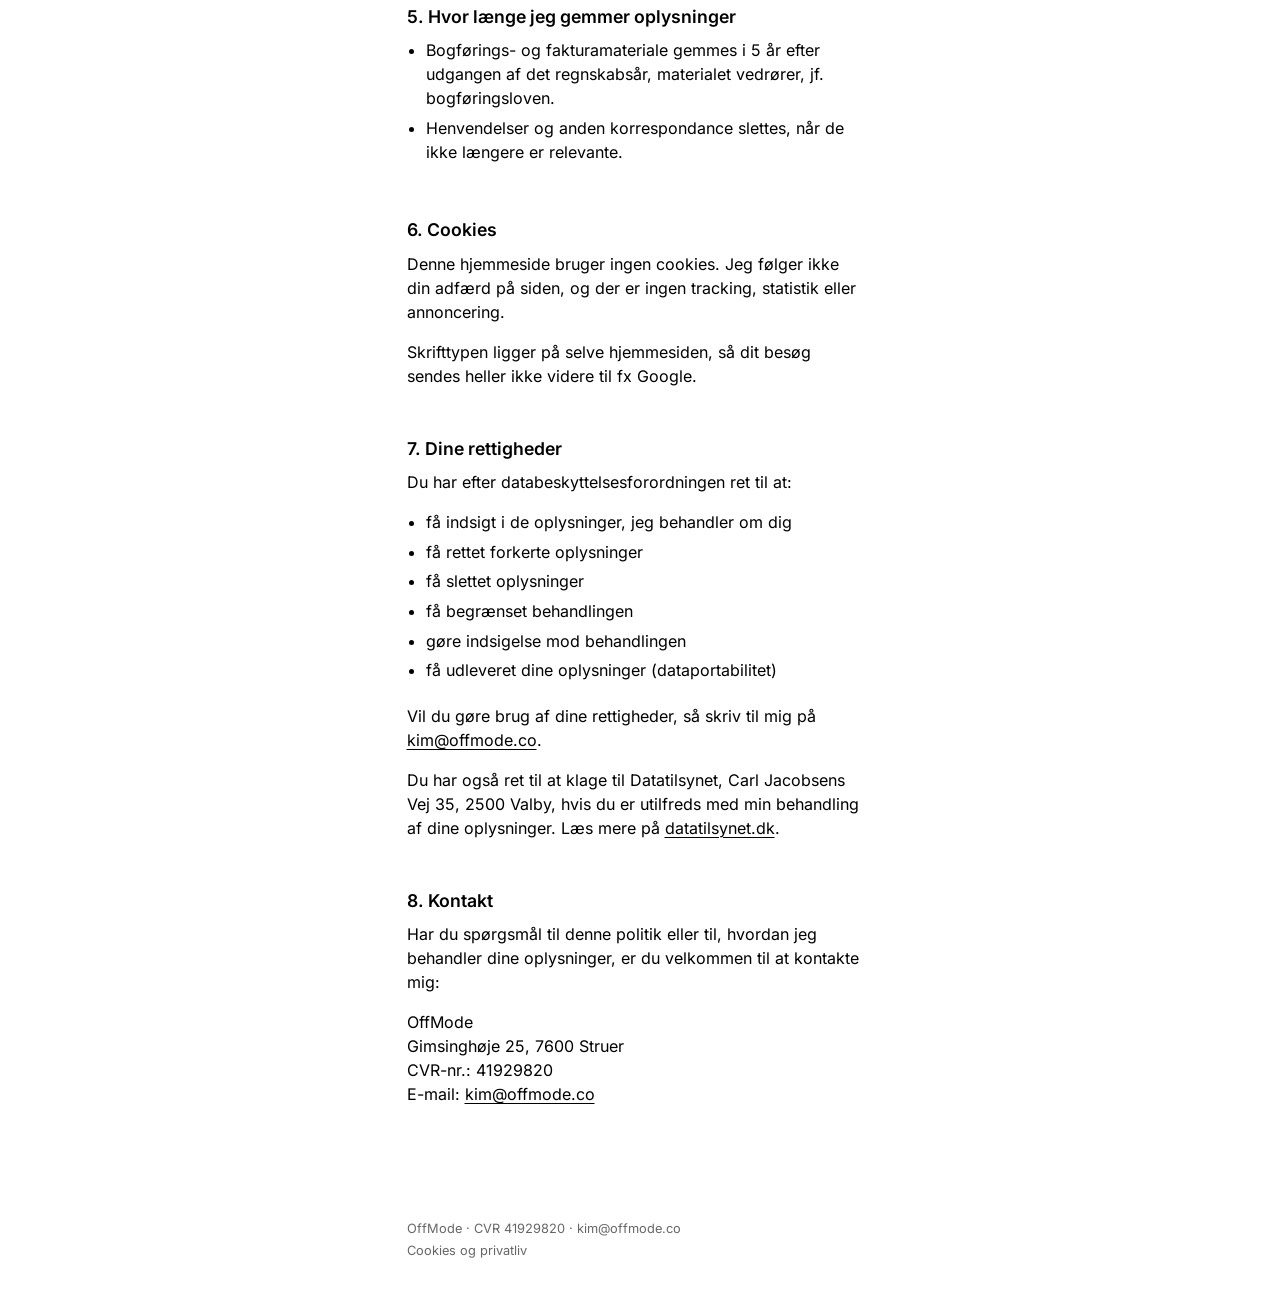
==== commit 98ccc558: "Sharper copy, prefilled email, better contrast, favicon, first-person privacy policy Co-Authored-By:" ====
--- a/privatliv/index.html
+++ b/privatliv/index.html
@@ -4,7 +4,10 @@
 <meta charset="utf-8">
 <meta name="viewport" content="width=device-width, initial-scale=1">
 <title>Cookies og privatliv – OffMode</title>
-<meta name="description" content="Sådan behandler OffMode personoplysninger, og hvordan vi bruger cookies.">
+<meta name="description" content="Sådan behandler OffMode personoplysninger. Hjemmesiden bruger ingen cookies.">
+<link rel="icon" href="../favicon.svg" type="image/svg+xml">
+<link rel="icon" href="../favicon.png" type="image/png" sizes="64x64">
+<link rel="apple-touch-icon" href="../apple-touch-icon.png">
 <style>
   @font-face { font-family: Inter; font-style: normal; font-weight: 400; font-display: swap; src: url("../fonts/inter-400.woff2") format("woff2"); }
   @font-face { font-family: Inter; font-style: normal; font-weight: 600; font-display: swap; src: url("../fonts/inter-600.woff2") format("woff2"); }
@@ -59,7 +62,7 @@
   .projects a:hover, .projects a:focus-visible { color: var(--fg); }
   .projects svg { width: 1rem; height: 1rem; fill: none; stroke: currentColor; stroke-width: 1.5; stroke-linecap: round; stroke-linejoin: round; }
   section { margin-top: 4rem; }
-  footer { margin-top: auto; padding-top: 6rem; font-size: 0.8rem; line-height: 1.7; color: color-mix(in srgb, var(--fg) 50%, transparent); }
+  footer { margin-top: auto; padding-top: 6rem; font-size: 0.8rem; line-height: 1.7; color: color-mix(in srgb, var(--fg) 60%, transparent); }
   footer p { margin: 0; }
   footer span, footer a { white-space: nowrap; }
   footer a { color: inherit; text-decoration: none; }
@@ -86,61 +89,61 @@
 
   <h2>1. Dataansvarlig</h2>
   <p>OffMode<br>Gimsinghøje 25, 7600 Struer<br>CVR-nr.: 41929820<br>E-mail: <a href="mailto:kim@offmode.co">kim@offmode.co</a></p>
-  <p>OffMode laver AI-automatisering. Vi er dataansvarlige for de personoplysninger, vi behandler om dig.</p>
+  <p>OffMode er min enkeltmandsvirksomhed, hvor jeg laver AI-automatisering. Jeg er dataansvarlig for de personoplysninger, jeg behandler om dig.</p>
 
-  <h2>2. Hvilke oplysninger vi behandler</h2>
-  <p>Vi behandler kun de oplysninger, du selv giver os, fx når du skriver til os eller bliver kunde:</p>
+  <h2>2. Hvilke oplysninger jeg behandler</h2>
+  <p>Jeg behandler kun de oplysninger, du selv giver mig, fx når du skriver til mig eller bliver kunde:</p>
   <ul>
     <li>Navn</li>
     <li>E-mail og evt. telefonnummer</li>
     <li>Indholdet i din henvendelse</li>
     <li>Faktura- og betalingsoplysninger (for kunder)</li>
   </ul>
-  <p>Vi indsamler ikke oplysninger automatisk via tracking, statistik eller profilering.</p>
+  <p>Jeg indsamler ikke oplysninger automatisk via tracking, statistik eller profilering.</p>
 
   <h2>3. Formål og retsgrundlag</h2>
-  <p>Vi behandler dine oplysninger for at:</p>
+  <p>Jeg behandler dine oplysninger for at:</p>
   <ul>
-    <li>Besvare din henvendelse og give et tilbud (vores legitime interesse, art. 6, stk. 1, litra f, eller forberedelse af aftale, litra b)</li>
+    <li>Besvare din henvendelse og give et tilbud (min legitime interesse, art. 6, stk. 1, litra f, eller forberedelse af aftale, litra b)</li>
     <li>Levere de aftalte ydelser (opfyldelse af aftale, art. 6, stk. 1, litra b)</li>
     <li>Udstede fakturaer og overholde bogføringsreglerne (retlig forpligtelse, art. 6, stk. 1, litra c)</li>
   </ul>
 
-  <h2>4. Hvem vi deler oplysninger med</h2>
-  <p>Vi sælger aldrig dine oplysninger. Vi bruger enkelte betroede leverandører (databehandlere) til at drive vores virksomhed:</p>
+  <h2>4. Hvem jeg deler oplysninger med</h2>
+  <p>Jeg sælger aldrig dine oplysninger. Jeg bruger enkelte betroede leverandører (databehandlere) til at drive virksomheden:</p>
   <ul>
     <li>GitHub Pages (GitHub) – hosting af hjemmesiden</li>
     <li>iCloud Mail (Apple) – e-mailkorrespondance</li>
     <li>Dinero – regnskab og fakturering</li>
   </ul>
-  <p>Disse leverandører behandler kun oplysninger på vores vegne og efter vores instruks.</p>
+  <p>Leverandørerne behandler kun oplysninger på mine vegne og efter min instruks.</p>
   <p>GitHub og Apple er amerikanske virksomheder, så oplysninger kan blive overført til USA. Overførslen sker på grundlag af EU-US Data Privacy Framework, som begge virksomheder er certificeret under.</p>
 
-  <h2>5. Hvor længe vi gemmer oplysninger</h2>
+  <h2>5. Hvor længe jeg gemmer oplysninger</h2>
   <ul>
     <li>Bogførings- og fakturamateriale gemmes i 5 år efter udgangen af det regnskabsår, materialet vedrører, jf. bogføringsloven.</li>
     <li>Henvendelser og anden korrespondance slettes, når de ikke længere er relevante.</li>
   </ul>
 
   <h2>6. Cookies</h2>
-  <p>Vi bruger ingen tracking-, statistik- eller marketingcookies, og vi følger ikke din adfærd på siden.</p>
-  <p>Vores hjemmeside kan anvende enkelte teknisk nødvendige cookies, der er påkrævet for, at siden fungerer. De indsamler ikke personoplysninger til markedsføring eller analyse, og de kræver ikke samtykke.</p>
+  <p>Denne hjemmeside bruger ingen cookies. Jeg følger ikke din adfærd på siden, og der er ingen tracking, statistik eller annoncering.</p>
+  <p>Skrifttypen ligger på selve hjemmesiden, så dit besøg sendes heller ikke videre til fx Google.</p>
 
   <h2>7. Dine rettigheder</h2>
   <p>Du har efter databeskyttelsesforordningen ret til at:</p>
   <ul>
-    <li>få indsigt i de oplysninger, vi behandler om dig</li>
+    <li>få indsigt i de oplysninger, jeg behandler om dig</li>
     <li>få rettet forkerte oplysninger</li>
     <li>få slettet oplysninger</li>
     <li>få begrænset behandlingen</li>
     <li>gøre indsigelse mod behandlingen</li>
     <li>få udleveret dine oplysninger (dataportabilitet)</li>
   </ul>
-  <p>Vil du gøre brug af dine rettigheder, så skriv til os på <a href="mailto:kim@offmode.co">kim@offmode.co</a>.</p>
-  <p>Du har også ret til at klage til Datatilsynet, Carl Jacobsens Vej 35, 2500 Valby, hvis du er utilfreds med vores behandling af dine oplysninger. Læs mere på <a href="https://www.datatilsynet.dk">datatilsynet.dk</a>.</p>
+  <p>Vil du gøre brug af dine rettigheder, så skriv til mig på <a href="mailto:kim@offmode.co">kim@offmode.co</a>.</p>
+  <p>Du har også ret til at klage til Datatilsynet, Carl Jacobsens Vej 35, 2500 Valby, hvis du er utilfreds med min behandling af dine oplysninger. Læs mere på <a href="https://www.datatilsynet.dk">datatilsynet.dk</a>.</p>
 
   <h2>8. Kontakt</h2>
-  <p>Har du spørgsmål til denne politik eller til, hvordan vi behandler dine oplysninger, er du velkommen til at kontakte os:</p>
+  <p>Har du spørgsmål til denne politik eller til, hvordan jeg behandler dine oplysninger, er du velkommen til at kontakte mig:</p>
   <p>OffMode<br>Gimsinghøje 25, 7600 Struer<br>CVR-nr.: 41929820<br>E-mail: <a href="mailto:kim@offmode.co">kim@offmode.co</a></p>
 
   <footer>
